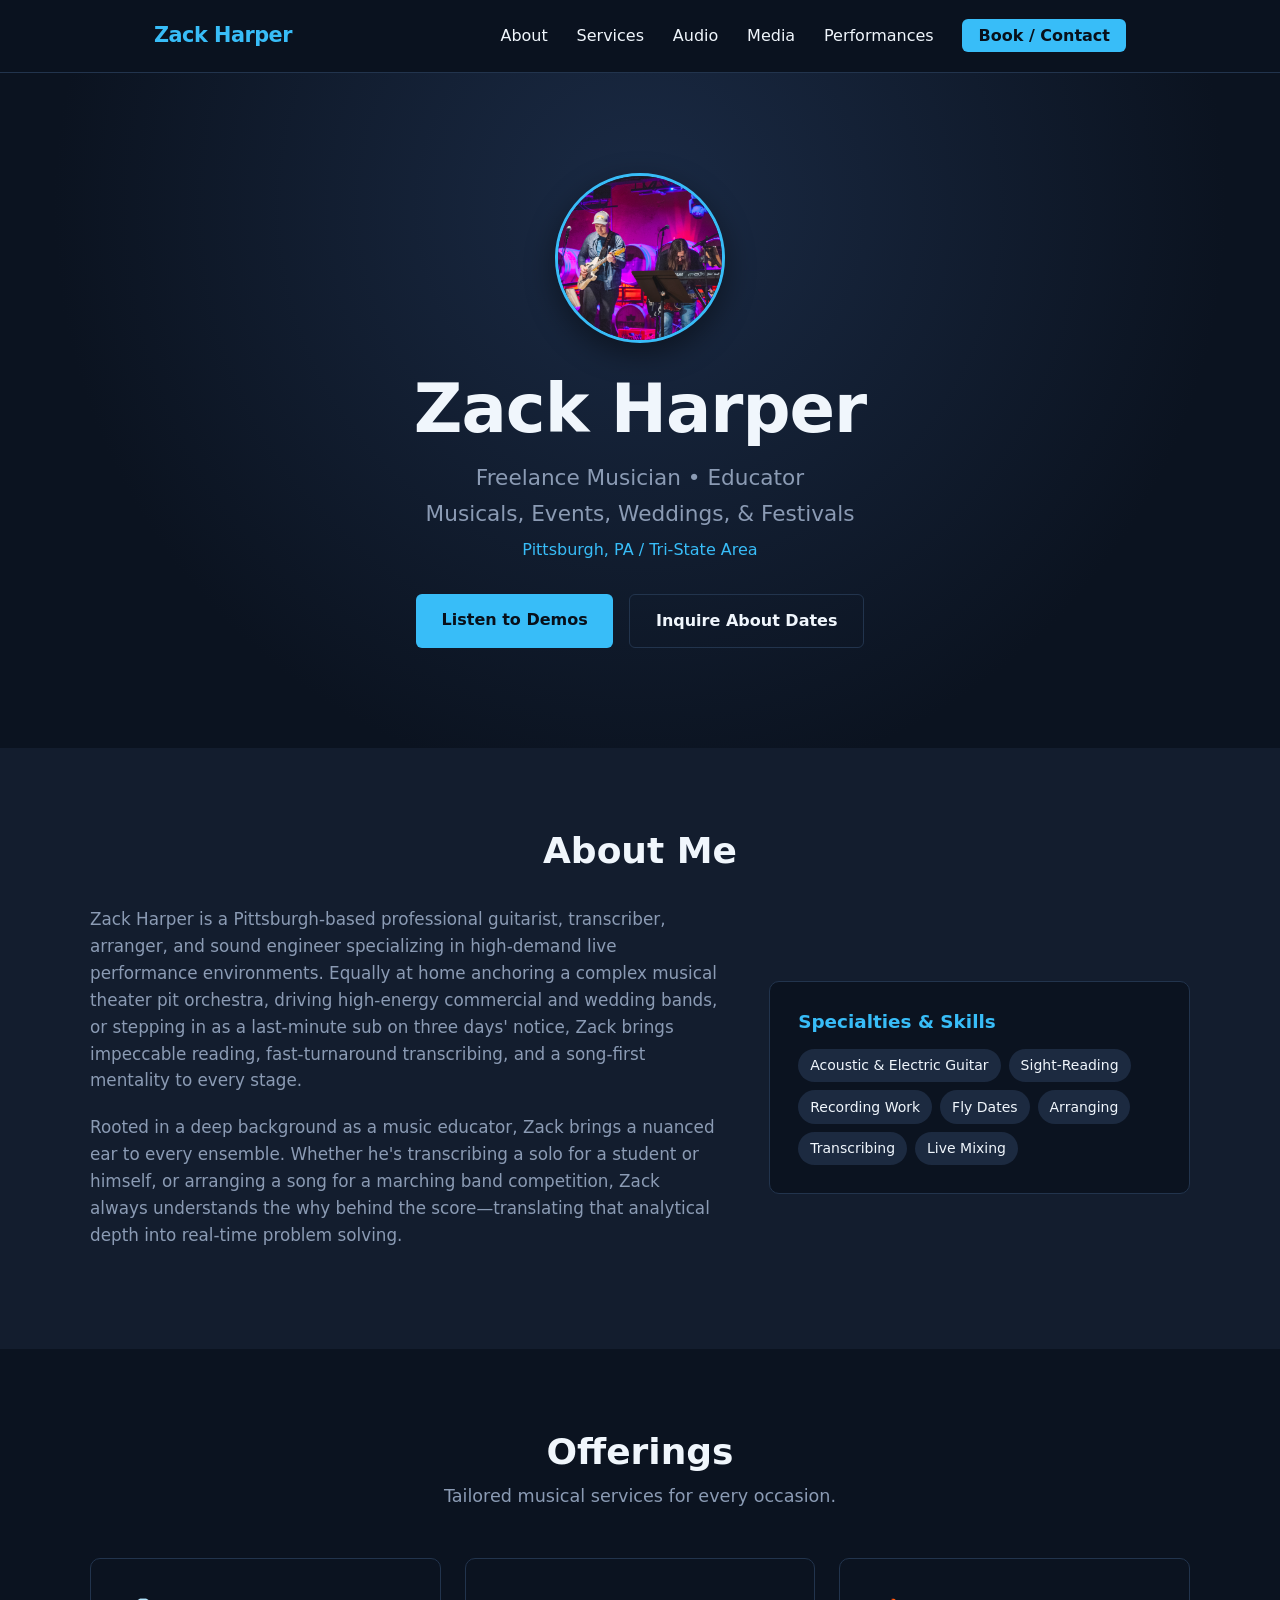
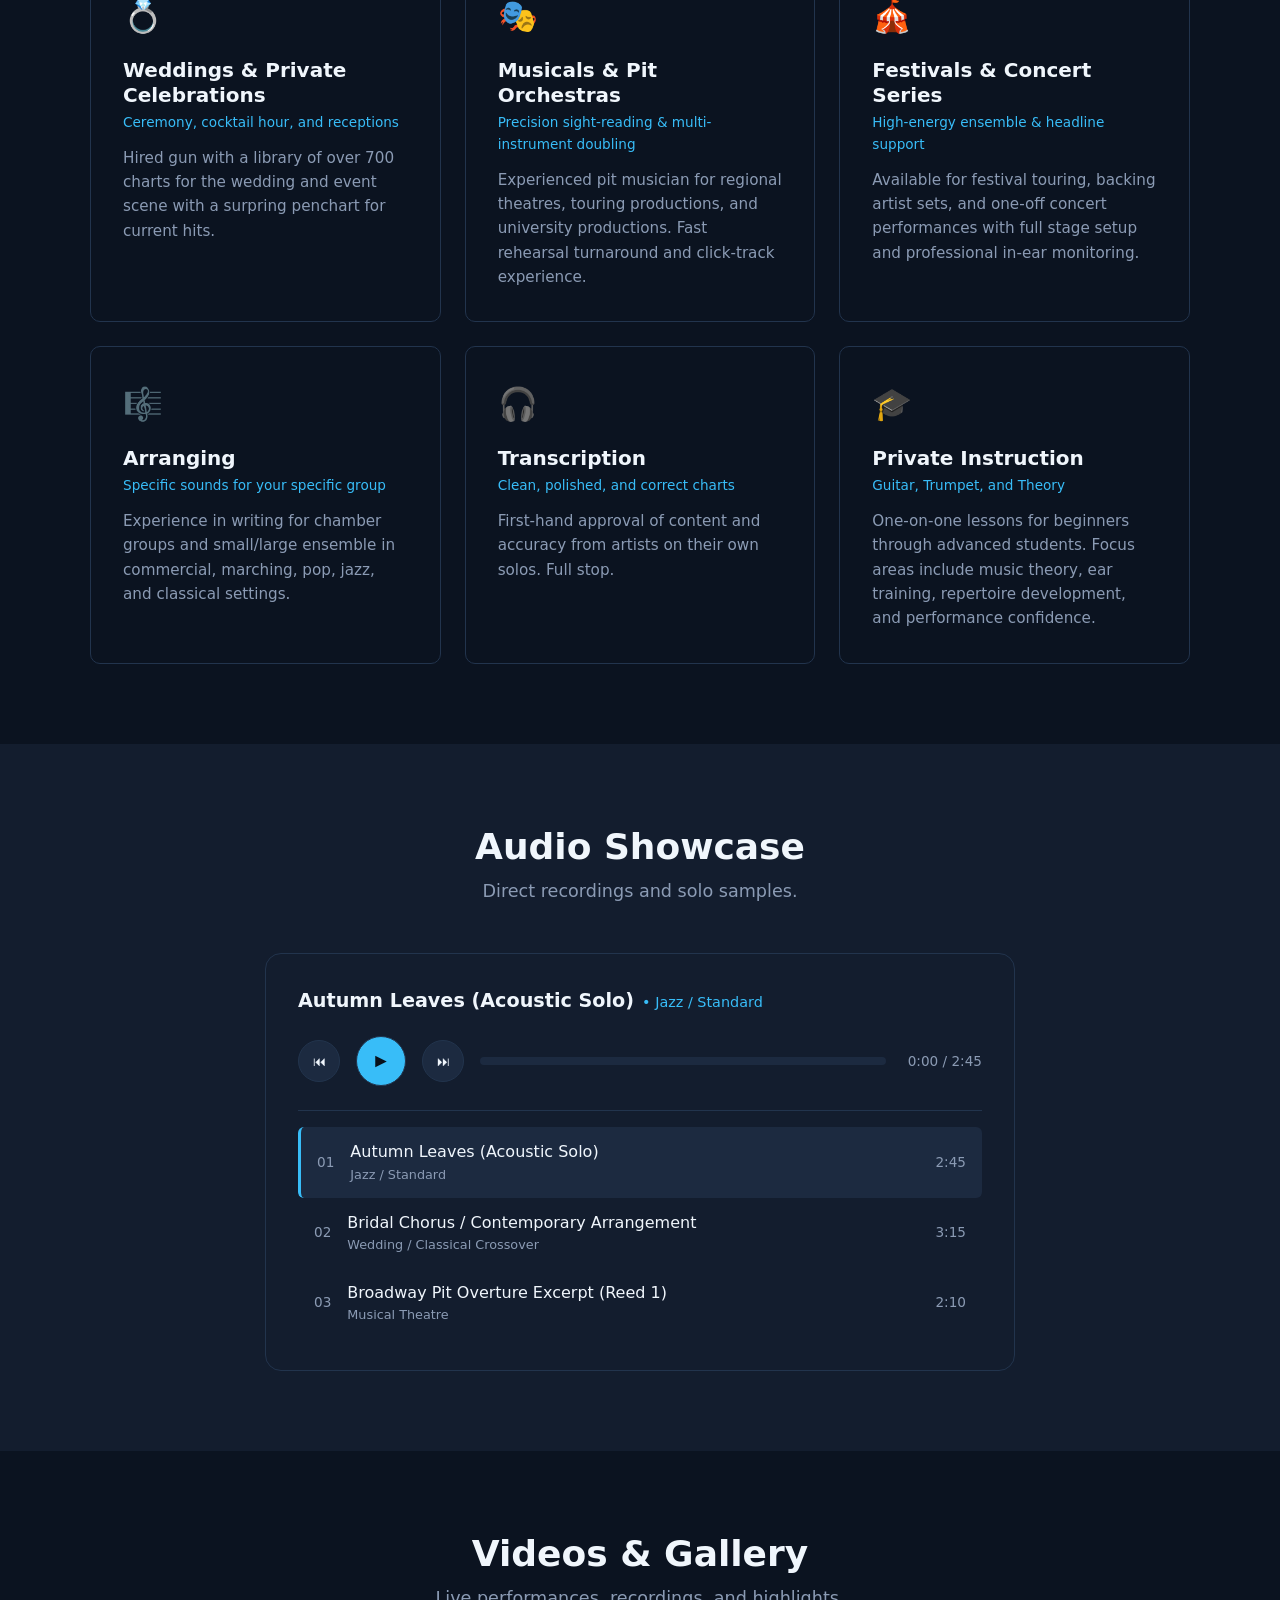
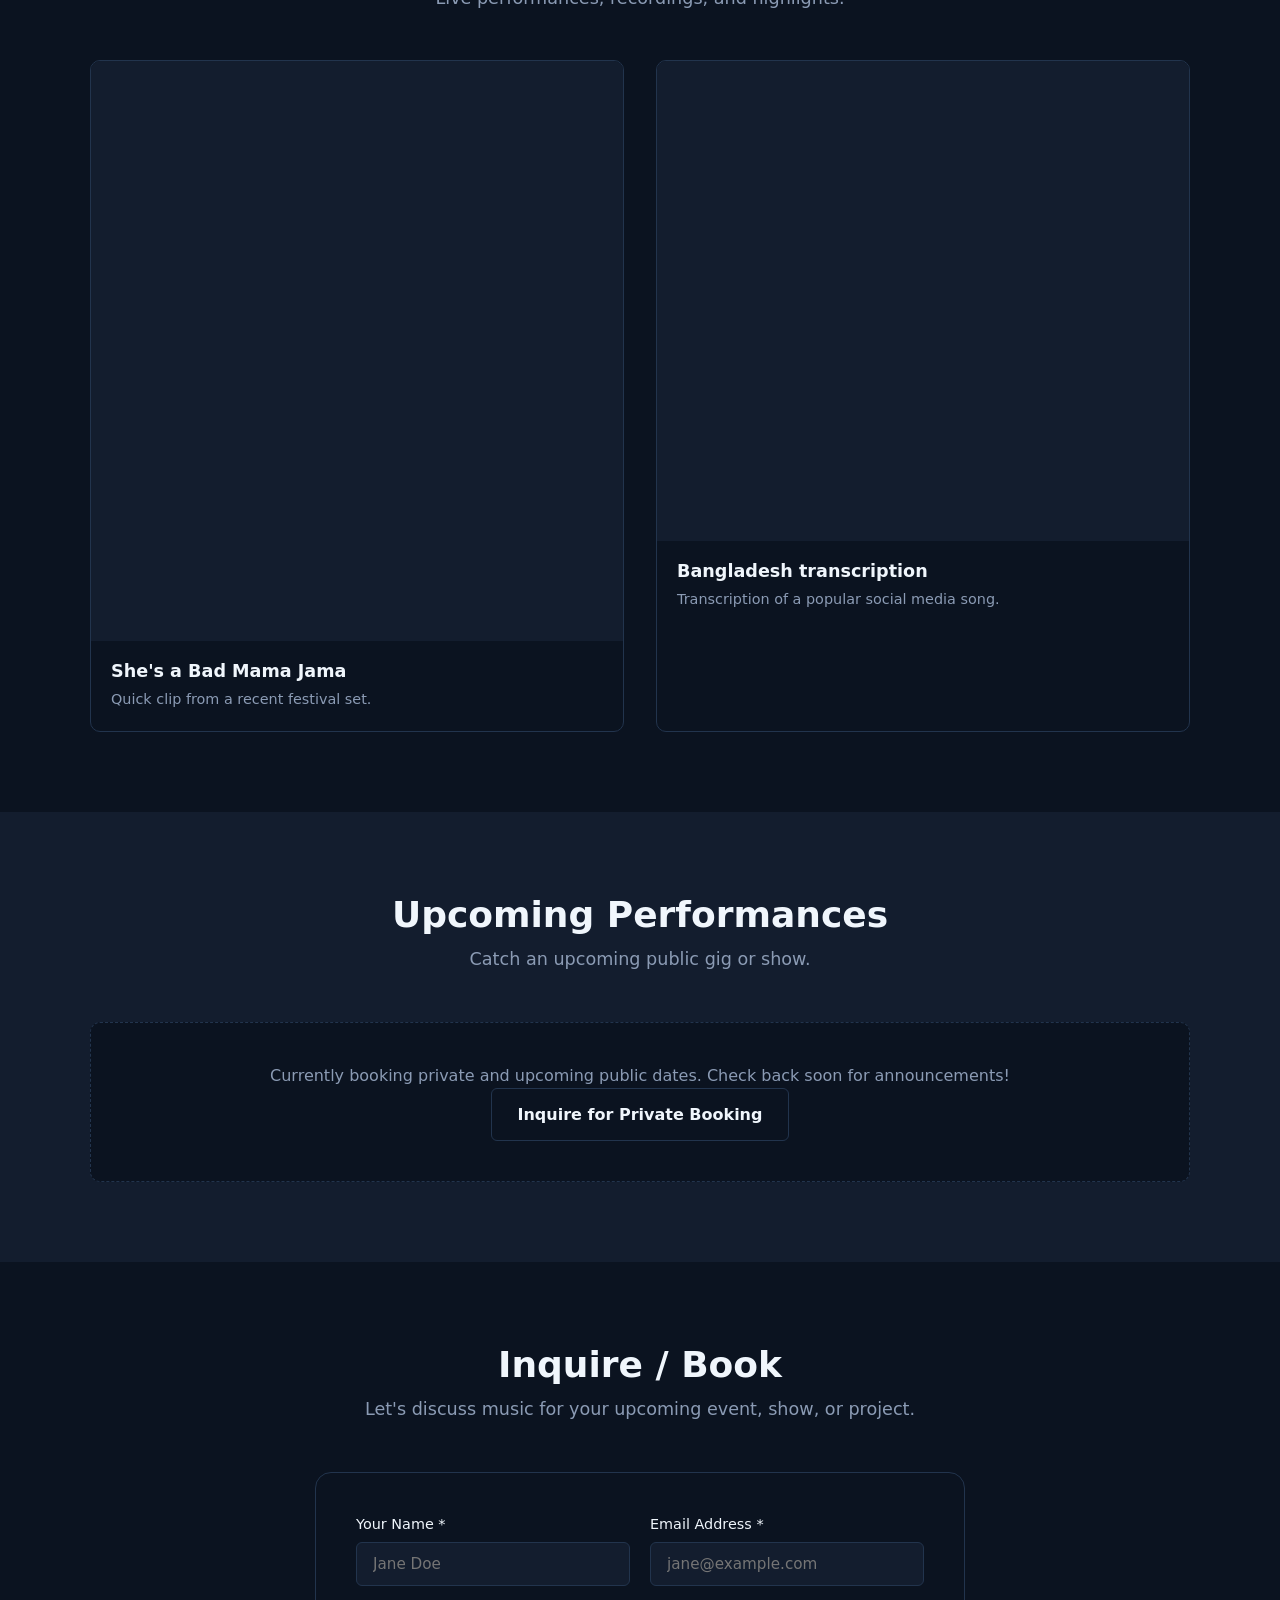
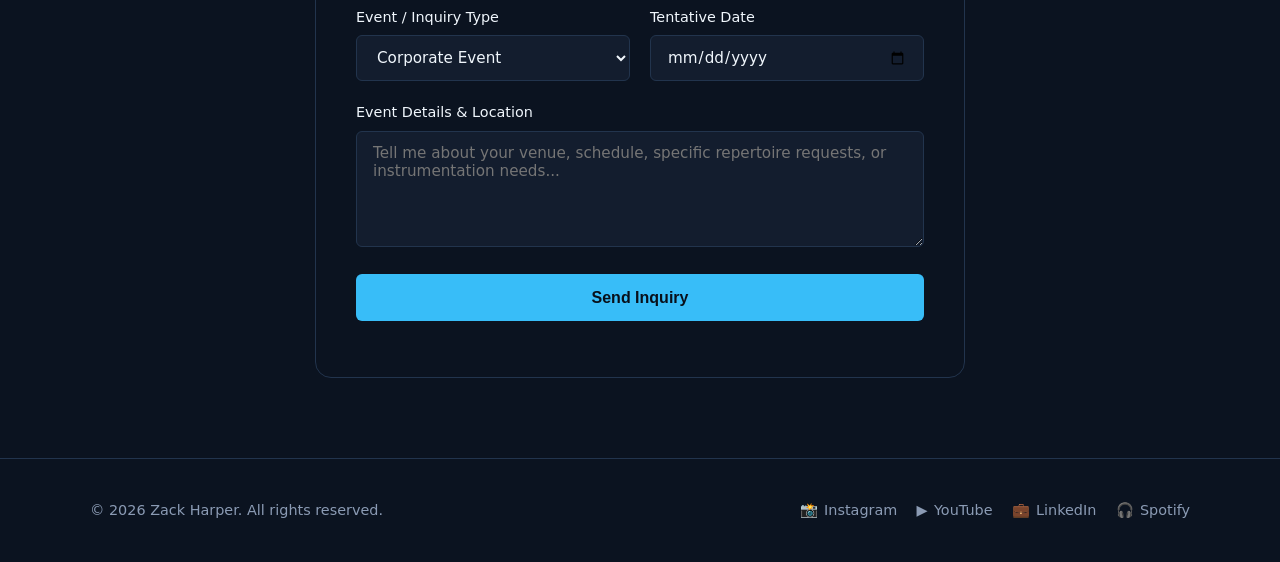
==== index.html @ e1e9e487 "First attempt. Ran out of trail credits for vibe coding; getting a default page up now for layout. W" ====
<!DOCTYPE html>
<html lang="en">
<head>
	<meta charset="UTF-8" />
	<meta name="viewport" content="width=device-width, initial-scale=1.0" />
	
	<!-- Immediate Theme Application to prevent flash of unstyled content -->
	<script type="module">
		import { musicianConfig } from "./js/config.js";
		document.documentElement.setAttribute("data-theme", musicianConfig.theme || "ocean-jazz");
	</script>

	<!-- Primary Meta Tags (dynamically populated by app.js from config) -->
	<title>Musician Portfolio</title>
	<meta name="description" content="Freelance musician portfolio - Corporate Events, Weddings, Musicals, and Festivals." />

	<!-- Stylesheets -->
	<link rel="stylesheet" href="css/variables.css" />
	<link rel="stylesheet" href="css/base.css" />
	<link rel="stylesheet" href="css/components.css" />
</head>
<body>
	<!-- =========================================================================
		 Site Header / Navigation
		 ========================================================================= -->
	<header class="site-header" id="site-header">
		<nav class="nav-container">
			<a href="#hero" class="nav-brand" id="nav-musician-name">Musician Name</a>
			<button type="button" class="nav-toggle" id="nav-toggle" aria-label="Toggle navigation menu" aria-expanded="false">
				<span class="hamburger-bar"></span>
				<span class="hamburger-bar"></span>
				<span class="hamburger-bar"></span>
			</button>
			<ul class="nav-links" id="nav-links">
				<li><a href="#about">About</a></li>
				<li><a href="#services">Services</a></li>
				<li><a href="#audio">Audio</a></li>
				<li><a href="#media">Media</a></li>
				<li><a href="#calendar">Performances</a></li>
				<li><a href="#contact" class="nav-cta">Book / Contact</a></li>
			</ul>
		</nav>
	</header>

	<main>
		<!-- =========================================================================
			 Hero Section
			 ========================================================================= -->
		<section class="section section-hero" id="hero">
			<div class="container hero-content">
				<!-- Headshot portrait wrapper -->
				<div class="hero-avatar-wrapper" id="hero-avatar-wrapper">
					<img
						src=""
						alt="Zack Harper Headshot"
						class="hero-avatar-img"
						id="hero-avatar-img"
						style="display: none;"
						loading="eager"
					/>
				</div>
				<h1 class="hero-name" id="hero-name">Musician Name</h1>
				<div class="hero-taglines" id="hero-tagline-container">
					<!-- Tagline lines populated cleanly via DOM elements -->
				</div>
				<p class="hero-location" id="hero-location">City, State / Region</p>
				<div class="hero-actions">
					<a href="#audio" class="btn btn-primary">Listen to Demos</a>
					<a href="#contact" class="btn btn-secondary">Inquire About Dates</a>
				</div>
			</div>
		</section>

		<!-- =========================================================================
			 About Section
			 ========================================================================= -->
		<section class="section section-about" id="about">
			<div class="container">
				<h2 class="section-title">About Me</h2>
				<br>
				<div class="about-grid">
					<div class="about-bio" id="about-bio-container">
						<!-- Paragraphs populated cleanly via textContent -->
					</div>
					<div class="about-highlights">
						<h3>Specialties &amp; Skills</h3>
						<div class="badge-list" id="about-highlights-list">
							<!-- Badges populated from config via template -->
						</div>
					</div>
				</div>
			</div>
		</section>

		<!-- =========================================================================
			 Services Section (Weddings, Corporate, Pit, Festivals)
			 ========================================================================= -->
		<section class="section section-services" id="services">
			<div class="container">
				<h2 class="section-title">Offerings</h2>
				<p class="section-subtitle">Tailored musical services for every occasion.</p>
				<div class="services-grid" id="services-grid">
					<!-- Cloned from template#tmpl-service-card -->
				</div>
			</div>
		</section>

		<!-- =========================================================================
			 Audio Showcase (Custom HTML5 Player)
			 ========================================================================= -->
		<section class="section section-audio" id="audio">
			<div class="container">
				<h2 class="section-title">Audio Showcase</h2>
				<p class="section-subtitle">Direct recordings and solo samples.</p>
				
				<div class="audio-player-wrapper" id="audio-player-wrapper">
					<!-- Player controls and current track display -->
					<div class="current-track-info">
						<span class="track-title" id="player-track-title">Select a track</span>
						<span class="track-genre" id="player-track-genre"></span>
					</div>

					<!-- HTML5 Audio element managed via audio-player.js -->
					<audio id="main-audio-element" preload="none"></audio>

					<!-- Custom audio controls -->
					<div class="player-controls">
						<button type="button" id="player-btn-prev" class="player-btn" aria-label="Previous track">&#9198;</button>
						<button type="button" id="player-btn-play" class="player-btn btn-play-main" aria-label="Play or pause">&#9658;</button>
						<button type="button" id="player-btn-next" class="player-btn" aria-label="Next track">&#9197;</button>
						
						<div class="progress-bar-container" id="player-progress-container">
							<div class="progress-bar-fill" id="player-progress-fill"></div>
						</div>
						
						<span class="time-display" id="player-time-display">0:00 / 0:00</span>
					</div>

					<!-- Track list playlist (items cloned from template#tmpl-playlist-item) -->
					<ul class="playlist" id="audio-playlist" role="list"></ul>
				</div>
			</div>
		</section>

		<!-- =========================================================================
			 Media Section (YouTube Video Embeds & Image Gallery)
			 ========================================================================= -->
		<section class="section section-media" id="media">
			<div class="container">
				<h2 class="section-title">Videos &amp; Gallery</h2>
				<p class="section-subtitle">Live performances, recordings, and highlights.</p>
				
				<!-- Video Grid (cloned from template#tmpl-video-card) -->
				<div class="media-video-grid" id="media-video-grid"></div>

				<!-- Optional Photo Grid -->
				<div class="media-photo-grid" id="media-photo-grid"></div>
			</div>
		</section>

		<!-- =========================================================================
			 Performances & Calendar Section
			 ========================================================================= -->
		<section class="section section-calendar" id="calendar">
			<div class="container">
				<h2 class="section-title">Upcoming Performances</h2>
				<p class="section-subtitle">Catch an upcoming public gig or show.</p>
				
				<!-- Empty state element (toggled via CSS or display, not constructed in JS) -->
				<div class="no-performances" id="no-performances-msg" style="display: none;">
					<p>Currently booking private and upcoming public dates. Check back soon for announcements!</p>
					<a href="#contact" class="btn btn-secondary">Inquire for Private Booking</a>
				</div>

				<!-- List of upcoming gigs (cloned from template#tmpl-performance-card) -->
				<div class="performances-list" id="performances-list"></div>
			</div>
		</section>

		<!-- =========================================================================
			 Contact & Booking Inquiry Section
			 ========================================================================= -->
		<section class="section section-contact" id="contact">
			<div class="container contact-container">
				<h2 class="section-title">Inquire / Book</h2>
				<p class="section-subtitle">Let's discuss music for your upcoming event, show, or project.</p>
				
				<form class="booking-form" id="booking-form" method="POST">
					<div class="form-row">
						<div class="form-group">
							<label for="client-name">Your Name *</label>
							<input type="text" id="client-name" name="name" required placeholder="Jane Doe" />
						</div>
						<div class="form-group">
							<label for="client-email">Email Address *</label>
							<input type="email" id="client-email" name="email" required placeholder="jane@example.com" />
						</div>
					</div>

					<div class="form-row">
						<div class="form-group">
							<label for="event-type">Event / Inquiry Type</label>
							<select id="event-type" name="event_type">
								<option value="corporate">Corporate Event</option>
								<option value="wedding">Wedding / Private Function</option>
								<option value="musical">Musical / Pit Orchestra</option>
								<option value="festival">Festival / Concert</option>
								<option value="other">Other Inquiry</option>
							</select>
						</div>
						<div class="form-group">
							<label for="event-date">Tentative Date</label>
							<input type="date" id="event-date" name="event_date" />
						</div>
					</div>

					<div class="form-group">
						<label for="event-details">Event Details &amp; Location</label>
						<textarea id="event-details" name="details" rows="5" placeholder="Tell me about your venue, schedule, specific repertoire requests, or instrumentation needs..."></textarea>
					</div>

					<button type="submit" class="btn btn-primary btn-submit">Send Inquiry</button>
					<p class="form-status" id="form-status" aria-live="polite"></p>
				</form>
			</div>
		</section>
	</main>

	<!-- =========================================================================
		 Site Footer
		 ========================================================================= -->
	<footer class="site-footer">
		<div class="container footer-content">
			<p id="footer-copyright">&copy; <span id="current-year"></span> Zack Harper. All rights reserved.</p>
			<div class="social-links" id="social-links">
				<!-- Social links dynamically populated from templates/social-link.html -->
			</div>
		</div>
	</footer>

	<!-- Scripts (Modular ES6 JavaScript) -->
	<script type="module" src="js/app.js"></script>
</body>
</html>
---- css/variables.css ----
/**
 * =============================================================================
 * Theme Design Tokens & Presets (variables.css)
 * =============================================================================
 * Curated color themes based on professional musical aesthetics.
 * The active theme is selected by `theme: "..."` in config.js.
 */

/* -----------------------------------------------------------------------------
   Common Layout & Spacing Tokens
   ----------------------------------------------------------------------------- */
:root {
	--container-max-width: 1100px;
	--radius-sm: 6px;
	--radius-md: 10px;
	--radius-lg: 16px;
	--transition-fast: 0.2s ease;
	--transition-normal: 0.3s ease;

	--font-heading: system-ui, -apple-system, BlinkMacSystemFont, "Segoe UI", Roboto, sans-serif;
	--font-body: system-ui, -apple-system, BlinkMacSystemFont, "Segoe UI", Roboto, sans-serif;

	--color-success: #10b981;
	--color-error: #ef4444;
}

/* =============================================================================
   BLUE & HEATHER PALETTES
   ============================================================================= */

/* THEME: "slate-denim" (Washed denim slate, cool midnight steel, cornflower accent) */
:root,
:root[data-theme="slate-denim"] {
	--color-bg-primary: #0f141c;
	--color-bg-secondary: #171f2b;
	--color-bg-tertiary: #243043;
	--color-bg-header: rgba(15, 20, 28, 0.92);
	--color-hero-glow: #1a2536;

	--color-text-main: #edf2f7;
	--color-text-muted: #8ea1b8;
	--color-text-inverse: #0b1117;

	--color-accent: #60a5fa;
	--color-accent-hover: #3b82f6;
	--color-border: #28374d;
}

/* THEME: "heather-indigo" (Scottish heather thistle, twilight violet accent) */
:root[data-theme="heather-indigo"] {
	--color-bg-primary: #12131c;
	--color-bg-secondary: #1a1b29;
	--color-bg-tertiary: #27283c;
	--color-bg-header: rgba(18, 19, 28, 0.92);
	--color-hero-glow: #242238;

	--color-text-main: #f4f3f8;
	--color-text-muted: #9d9db5;
	--color-text-inverse: #100f1a;

	--color-accent: #a78bfa;
	--color-accent-hover: #8b5cf6;
	--color-border: #2e3048;
}

/* THEME: "fog-and-fjord" (Deep Nordic fjord navy, seafoam / arctic teal accent) */
:root[data-theme="fog-and-fjord"] {
	--color-bg-primary: #0d151a;
	--color-bg-secondary: #142028;
	--color-bg-tertiary: #1e303c;
	--color-bg-header: rgba(13, 21, 26, 0.92);
	--color-hero-glow: #1a2c38;

	--color-text-main: #f0f7f9;
	--color-text-muted: #8fa7b3;
	--color-text-inverse: #081116;

	--color-accent: #2dd4bf;
	--color-accent-hover: #14b8a6;
	--color-border: #233b49;
}

/* THEME: "twilight-mauve" (Dusty heather mauve-charcoal, periwinkle accent) */
:root[data-theme="twilight-mauve"] {
	--color-bg-primary: #151318;
	--color-bg-secondary: #1f1b24;
	--color-bg-tertiary: #2d2834;
	--color-bg-header: rgba(21, 19, 24, 0.92);
	--color-hero-glow: #2b2233;

	--color-text-main: #f7f5f8;
	--color-text-muted: #a69bb0;
	--color-text-inverse: #131018;

	--color-accent: #818cf8;
	--color-accent-hover: #6366f1;
	--color-border: #383042;
}

/* THEME: "heather-mist-light" (Airy light heather mist, pure white card, royal indigo) */
:root[data-theme="heather-mist-light"] {
	--color-bg-primary: #f8fafc;
	--color-bg-secondary: #ffffff;
	--color-bg-tertiary: #e2e8f0;
	--color-bg-header: rgba(248, 250, 252, 0.92);
	--color-hero-glow: #e2e8f0;

	--color-text-main: #1e293b;
	--color-text-muted: #64748b;
	--color-text-inverse: #ffffff;

	--color-accent: #4f46e5;
	--color-accent-hover: #4338ca;
	--color-border: #cbd5e1;
}

/* =============================================================================
   ORIGINAL PALETTES
   ============================================================================= */

/* THEME: "ocean-jazz" (Midnight navy, electric cyan accent) */
:root[data-theme="ocean-jazz"] {
	--color-bg-primary: #0b1320;
	--color-bg-secondary: #131d2e;
	--color-bg-tertiary: #1c2a40;
	--color-bg-header: rgba(11, 19, 32, 0.92);
	--color-hero-glow: #1a2a44;

	--color-text-main: #f0f6fc;
	--color-text-muted: #8b9bb4;
	--color-text-inverse: #08101a;

	--color-accent: #38bdf8;
	--color-accent-hover: #0ea5e9;
	--color-border: #22344d;
}

/* THEME: "midnight-amber" (Deep charcoal slate, warm amber accent) */
:root[data-theme="midnight-amber"] {
	--color-bg-primary: #121417;
	--color-bg-secondary: #1a1e24;
	--color-bg-tertiary: #252b34;
	--color-bg-header: rgba(18, 20, 23, 0.92);
	--color-hero-glow: #252b34;

	--color-text-main: #f3f4f6;
	--color-text-muted: #9ca3af;
	--color-text-inverse: #111827;

	--color-accent: #f59e0b;
	--color-accent-hover: #d97706;
	--color-border: #2d3748;
}

/* THEME: "velvet-brass" (Deep velvet plum, polished brass gold accent) */
:root[data-theme="velvet-brass"] {
	--color-bg-primary: #150f14;
	--color-bg-secondary: #201720;
	--color-bg-tertiary: #2e222e;
	--color-bg-header: rgba(21, 15, 20, 0.92);
	--color-hero-glow: #2c1a29;

	--color-text-main: #fbf7ee;
	--color-text-muted: #b5a4b1;
	--color-text-inverse: #1a1215;

	--color-accent: #e5b364;
	--color-accent-hover: #cc9746;
	--color-border: #3b2a3a;
}

/* THEME: "emerald-lounge" (Dark forest slate, fresh mint gold accent) */
:root[data-theme="emerald-lounge"] {
	--color-bg-primary: #0f1714;
	--color-bg-secondary: #17241f;
	--color-bg-tertiary: #23342d;
	--color-bg-header: rgba(15, 23, 20, 0.92);
	--color-hero-glow: #1a3025;

	--color-text-main: #f4f7f5;
	--color-text-muted: #95a89e;
	--color-text-inverse: #0b1411;

	--color-accent: #34d399;
	--color-accent-hover: #10b981;
	--color-border: #273e34;
}

/* THEME: "clean-light" (Studio white, royal sapphire blue accent) */
:root[data-theme="clean-light"] {
	--color-bg-primary: #ffffff;
	--color-bg-secondary: #f8fafc;
	--color-bg-tertiary: #e2e8f0;
	--color-bg-header: rgba(255, 255, 255, 0.92);
	--color-hero-glow: #e2e8f0;

	--color-text-main: #0f172a;
	--color-text-muted: #64748b;
	--color-text-inverse: #ffffff;

	--color-accent: #2563eb;
	--color-accent-hover: #1d4ed8;
	--color-border: #e2e8f0;
}
---- css/base.css ----
﻿/**
* =============================================================================
* Base CSS: Reset, Typography, Layout Containers
* =============================================================================
*/

/* Modern CSS Reset */
*, *::before, *::after {
	box-sizing: border-box;
	margin: 0;
	padding: 0;
}

html {
	scroll-behavior: smooth;
	font-size: 16px;
}

body {
	background-color: var(--color-bg-primary);
	color: var(--color-text-main);
	font-family: var(--font-body);
	line-height: 1.6;
	-webkit-font-smoothing: antialiased;
}

/* Layout Containers */
.container {
	width: 90%;
	max-width: var(--container-max-width);
	margin: 0 auto;
}

/* Sections */
.section {
	padding: 5rem 0;
}

.section:nth-of-type(even) {
	background-color: var(--color-bg-secondary);
}

.section-title {
	font-size: 2.25rem;
	font-weight: 700;
	text-align: center;
	margin-bottom: 0.5rem;
	color: var(--color-text-main);
}

.section-subtitle {
	text-align: center;
	color: var(--color-text-muted);
	font-size: 1.1rem;
	margin-bottom: 3rem;
}

/* Typography Helpers */
h1, h2, h3, h4 {
	font-family: var(--font-heading);
	line-height: 1.25;
}

a {
	color: inherit;
	text-decoration: none;
	transition: color var(--transition-fast);
}

ul {
	list-style: none;
}

/* Responsive Media */
img, iframe {
	max-width: 100%;
	display: block;
}
---- css/components.css ----
/**
* =============================================================================
* Components CSS: Header, Buttons, Cards, Audio Player, Calendar, Form
* =============================================================================
*/

/* -----------------------------------------------------------------------------
	Navigation Header
	----------------------------------------------------------------------------- */
.site-header {
	position: sticky;
	top: 0;
	z-index: 100;
	background-color: var(--color-bg-header, rgba(18, 20, 23, 0.92));
	backdrop-filter: blur(8px);
	border-bottom: 1px solid var(--color-border);
}

.nav-container {
	display: flex;
	justify-content: space-between;
	align-items: center;
	padding: 1.2rem 5%;
	max-width: var(--container-max-width);
	margin: 0 auto;
}

.nav-brand {
	font-size: 1.3rem;
	font-weight: 700;
	letter-spacing: -0.5px;
	color: var(--color-accent);
}

/* Mobile Hamburger Button (Hidden on Desktop) */
.nav-toggle {
	display: none;
	background: transparent;
	border: none;
	cursor: pointer;
	padding: 0.5rem;
	flex-direction: column;
	gap: 5px;
	z-index: 110;
}

.hamburger-bar {
	display: block;
	width: 24px;
	height: 2px;
	background-color: var(--color-text-main);
	border-radius: 2px;
	transition: transform var(--transition-fast), opacity var(--transition-fast);
}

.nav-links {
	display: flex;
	gap: 1.8rem;
	align-items: center;
}

.nav-links a:hover {
	color: var(--color-accent);
}

.nav-cta {
	background-color: var(--color-accent);
	color: var(--color-text-inverse) !important;
	padding: 0.45rem 1rem;
	border-radius: var(--radius-sm);
	font-weight: 600;
	transition: opacity var(--transition-fast) !important;
}

.nav-cta:hover {
	opacity: 0.9;
}

/* -----------------------------------------------------------------------------
	Buttons
	----------------------------------------------------------------------------- */
.btn {
	display: inline-block;
	padding: 0.8rem 1.6rem;
	border-radius: var(--radius-sm);
	font-weight: 600;
	cursor: pointer;
	border: none;
	transition: all var(--transition-fast);
	text-align: center;
}

.btn-primary {
	background-color: var(--color-accent);
	color: var(--color-text-inverse);
}

.btn-primary:hover {
	background-color: var(--color-accent-hover);
}

.btn-secondary {
	background-color: transparent;
	color: var(--color-text-main);
	border: 1px solid var(--color-border);
}

.btn-secondary:hover {
	background-color: var(--color-bg-tertiary);
	border-color: var(--color-text-muted);
}

.btn-sm {
	padding: 0.4rem 0.8rem;
	font-size: 0.875rem;
}

/* -----------------------------------------------------------------------------
	Hero Section
	----------------------------------------------------------------------------- */
.section-hero {
	min-height: 75vh;
	display: flex;
	align-items: center;
	justify-content: center;
	text-align: center;
	background: radial-gradient(circle at 50% 20%, var(--color-hero-glow, #222933) 0%, var(--color-bg-primary) 70%);
}

/* Headshot Avatar in Hero */
.hero-avatar-wrapper {
	display: flex;
	justify-content: center;
	align-items: center;
	margin-bottom: 1.5rem;
}

.hero-avatar-img {
	width: 170px;
	height: 170px;
	border-radius: 50%;
	object-fit: cover;
	object-position: center 20%;
	border: 3px solid var(--color-accent);
	box-shadow: 0 10px 30px rgba(0, 0, 0, 0.45);
	transition: transform var(--transition-normal), border-color var(--transition-normal);
}

.hero-avatar-img:hover {
	transform: scale(1.04);
}

.hero-name {
	font-size: clamp(2.5rem, 6vw, 4.2rem);
	font-weight: 800;
	letter-spacing: -1px;
	margin-bottom: 0.75rem;
}

.hero-taglines {
	margin-bottom: 0.5rem;
}

.hero-tagline {
	font-size: clamp(1.1rem, 2.5vw, 1.35rem);
	color: var(--color-text-muted);
	max-width: 650px;
	margin: 0 auto 0.35rem auto;
	line-height: 1.4;
}

.hero-location {
	color: var(--color-accent);
	font-weight: 500;
	margin-bottom: 2rem;
}

.hero-actions {
	display: flex;
	gap: 1rem;
	justify-content: center;
	flex-wrap: wrap;
}

/* -----------------------------------------------------------------------------
	About Section
	----------------------------------------------------------------------------- */
.about-grid {
	display: grid;
	grid-template-columns: 3fr 2fr;
	gap: 3rem;
	align-items: center;
}

.about-bio p {
	margin-bottom: 1.25rem;
	color: var(--color-text-muted);
	font-size: 1.05rem;
}

.about-highlights {
	background-color: var(--color-bg-primary);
	padding: 1.75rem;
	border-radius: var(--radius-md);
	border: 1px solid var(--color-border);
}

.about-highlights h3 {
	font-size: 1.15rem;
	margin-bottom: 1rem;
	color: var(--color-accent);
}

.badge-list {
	display: flex;
	flex-wrap: wrap;
	gap: 0.5rem;
}

.badge {
	background-color: var(--color-bg-tertiary);
	color: var(--color-text-main);
	padding: 0.35rem 0.75rem;
	border-radius: 999px;
	font-size: 0.875rem;
}

/* -----------------------------------------------------------------------------
	Services Grid & Dynamic Layouts
	----------------------------------------------------------------------------- */
.services-grid {
	display: grid;
	gap: 1.5rem;
	/* Responsive baseline fallback */
	grid-template-columns: repeat(auto-fit, minmax(280px, 1fr));
}

/* 1 Card: Centered spotlight card */
.services-grid[data-count="1"] {
	grid-template-columns: minmax(auto, 600px);
	justify-content: center;
}

/* 2 Cards: Balanced two-column split */
.services-grid[data-count="2"] {
	grid-template-columns: repeat(2, minmax(0, 1fr));
}

/* 3 Cards: Classic balanced three-column row */
.services-grid[data-count="3"] {
	grid-template-columns: repeat(3, minmax(0, 1fr));
}

/* 4 Cards: Clean 2x2 grid */
.services-grid[data-count="4"] {
	grid-template-columns: repeat(2, minmax(0, 1fr));
}

/* 5 Cards: 3 cards on top row, 2 centered on bottom row (Desktop) */
@media (min-width: 900px) {
	.services-grid[data-count="5"] {
		grid-template-columns: repeat(6, 1fr);
	}
	/* Top row: 3 cards taking 2 columns each (3 x 2 = 6) */
	.services-grid[data-count="5"] > .service-card:nth-child(1),
	.services-grid[data-count="5"] > .service-card:nth-child(2),
	.services-grid[data-count="5"] > .service-card:nth-child(3) {
		grid-column: span 2;
	}
	/* Bottom row: 2 cards centered (card 4 starts at column 2 and spans 2; card 5 spans 2) */
	.services-grid[data-count="5"] > .service-card:nth-child(4) {
		grid-column: 2 / span 2;
	}
	.services-grid[data-count="5"] > .service-card:nth-child(5) {
		grid-column: 4 / span 2;
	}
}

/* 6 Cards: Balanced 3x2 grid */
@media (min-width: 900px) {
	.services-grid[data-count="6"] {
		grid-template-columns: repeat(3, minmax(0, 1fr));
	}
}

.service-card {
	background-color: var(--color-bg-primary);
	padding: 2rem;
	border-radius: var(--radius-md);
	border: 1px solid var(--color-border);
	transition: transform var(--transition-fast), border-color var(--transition-fast);
}

.service-card:hover {
	transform: translateY(-4px);
	border-color: var(--color-accent);
}

.service-icon {
	font-size: 2rem;
	margin-bottom: 1rem;
}

.service-title {
	font-size: 1.25rem;
	margin-bottom: 0.25rem;
}

.service-subtitle {
	color: var(--color-accent);
	font-size: 0.85rem;
	font-weight: 500;
	margin-bottom: 0.75rem;
}

.service-desc {
	color: var(--color-text-muted);
	font-size: 0.95rem;
}

/* -----------------------------------------------------------------------------
	Custom Audio Player
	----------------------------------------------------------------------------- */
.audio-player-wrapper {
	background-color: var(--color-bg-secondary);
	border: 1px solid var(--color-border);
	border-radius: var(--radius-lg);
	padding: 2rem;
	max-width: 750px;
	margin: 0 auto;
}

.current-track-info {
	display: flex;
	align-items: baseline;
	gap: 0.5rem;
	margin-bottom: 1.25rem;
}

.track-title {
	font-size: 1.2rem;
	font-weight: 600;
}

.track-genre {
	color: var(--color-accent);
	font-size: 0.9rem;
}

.player-controls {
	display: flex;
	align-items: center;
	gap: 1rem;
	margin-bottom: 1.5rem;
}

.player-btn {
	background: var(--color-bg-tertiary);
	border: 1px solid var(--color-border);
	color: var(--color-text-main);
	width: 42px;
	height: 42px;
	border-radius: 50%;
	cursor: pointer;
	display: flex;
	align-items: center;
	justify-content: center;
	transition: background var(--transition-fast);
}

.player-btn:hover {
	background: var(--color-accent);
	color: var(--color-text-inverse);
}

.btn-play-main {
	width: 50px;
	height: 50px;
	font-size: 1.2rem;
	background: var(--color-accent);
	color: var(--color-text-inverse);
}

.progress-bar-container {
	flex-grow: 1;
	height: 8px;
	background-color: var(--color-bg-tertiary);
	border-radius: 999px;
	cursor: pointer;
	position: relative;
	overflow: hidden;
}

.progress-bar-fill {
	width: 0%;
	height: 100%;
	background-color: var(--color-accent);
	border-radius: 999px;
	transition: width 0.1s linear;
}

.time-display {
	font-size: 0.85rem;
	color: var(--color-text-muted);
	min-width: 80px;
	text-align: right;
}

.playlist {
	border-top: 1px solid var(--color-border);
	padding-top: 1rem;
}

.playlist-item {
	display: flex;
	justify-content: space-between;
	align-items: center;
	padding: 0.75rem 1rem;
	border-radius: var(--radius-sm);
	cursor: pointer;
	transition: background var(--transition-fast);
}

.playlist-item:hover {
	background-color: var(--color-bg-tertiary);
}

.playlist-item.active {
	background-color: var(--color-bg-tertiary);
	border-left: 3px solid var(--color-accent);
}

.playlist-item-meta {
	display: flex;
	gap: 1rem;
	align-items: center;
}

.playlist-item-num {
	color: var(--color-text-muted);
	font-size: 0.85rem;
}

.playlist-item-title {
	font-weight: 500;
}

.playlist-item-genre {
	color: var(--color-text-muted);
	font-size: 0.8rem;
}

.playlist-item-duration {
	color: var(--color-text-muted);
	font-size: 0.85rem;
}

/* -----------------------------------------------------------------------------
	Media (Video Grid)
	----------------------------------------------------------------------------- */
.media-video-grid {
	display: grid;
	grid-template-columns: repeat(auto-fit, minmax(320px, 1fr));
	gap: 2rem;
}

.video-card {
	background-color: var(--color-bg-primary);
	border: 1px solid var(--color-border);
	border-radius: var(--radius-md);
	overflow: hidden;
}

.video-responsive-wrapper {
	position: relative;
	padding-bottom: 56.25%; /* 16:9 Aspect Ratio */
	height: 0;
	overflow: hidden;
}

.video-responsive-wrapper iframe {
	position: absolute;
	top: 0;
	left: 0;
	width: 100%;
	height: 100%;
}

.video-caption {
	padding: 1.25rem;
}

.video-title {
	font-size: 1.1rem;
	margin-bottom: 0.35rem;
}

.video-description {
	font-size: 0.9rem;
	color: var(--color-text-muted);
}

/* -----------------------------------------------------------------------------
	Instagram Embed Cards (Reels & Posts)
	----------------------------------------------------------------------------- */
.instagram-card {
	background-color: var(--color-bg-primary);
	border: 1px solid var(--color-border);
	border-radius: var(--radius-md);
	overflow: hidden;
	display: flex;
	flex-direction: column;
}

.instagram-embed-wrapper {
	width: 100%;
	display: flex;
	justify-content: center;
	background-color: var(--color-bg-secondary);
}

.instagram-iframe {
	width: 100%;
	max-width: 540px;
	border: none;
	overflow: hidden;
}

/* Reel vertical height */
.instagram-reel-wrapper .instagram-iframe {
	min-height: 580px;
}

/* Post / Photo height */
.instagram-post-wrapper .instagram-iframe {
	min-height: 480px;
}

.instagram-caption {
	padding: 1.25rem;
}

.instagram-title {
	font-size: 1.1rem;
	margin-bottom: 0.35rem;
}

.instagram-description {
	font-size: 0.9rem;
	color: var(--color-text-muted);
}

/* -----------------------------------------------------------------------------
	Performances & Calendar List
	----------------------------------------------------------------------------- */
.performances-list {
	display: flex;
	flex-direction: column;
	gap: 1rem;
	max-width: 800px;
	margin: 0 auto;
}

.performance-card {
	display: flex;
	align-items: center;
	gap: 1.5rem;
	background-color: var(--color-bg-primary);
	border: 1px solid var(--color-border);
	border-radius: var(--radius-md);
	padding: 1.25rem 1.5rem;
}

.performance-date-badge {
	display: flex;
	flex-direction: column;
	align-items: center;
	justify-content: center;
	background-color: var(--color-bg-tertiary);
	border-radius: var(--radius-sm);
	min-width: 65px;
	padding: 0.5rem;
	text-align: center;
}

.date-month {
	font-size: 0.75rem;
	font-weight: 700;
	color: var(--color-accent);
}

.date-day {
	font-size: 1.5rem;
	font-weight: 800;
	line-height: 1;
}

.date-weekday {
	font-size: 0.7rem;
	color: var(--color-text-muted);
}

.performance-details {
	flex-grow: 1;
}

.performance-title {
	font-size: 1.15rem;
	margin-bottom: 0.2rem;
}

.performance-venue {
	color: var(--color-text-muted);
	font-size: 0.9rem;
}

.performance-time {
	color: var(--color-accent);
	font-size: 0.85rem;
}

.badge-free {
	font-size: 0.8rem;
	color: var(--color-success);
	border: 1px solid var(--color-success);
	padding: 0.25rem 0.6rem;
	border-radius: 999px;
}

.no-performances {
	text-align: center;
	padding: 2.5rem;
	background-color: var(--color-bg-primary);
	border-radius: var(--radius-md);
	border: 1px dashed var(--color-border);
	color: var(--color-text-muted);
}

/* -----------------------------------------------------------------------------
	Contact Form
	----------------------------------------------------------------------------- */
.contact-container {
	max-width: 650px;
}

.booking-form {
	background-color: var(--color-bg-primary);
	border: 1px solid var(--color-border);
	border-radius: var(--radius-lg);
	padding: 2.5rem;
}

.form-row {
	display: grid;
	grid-template-columns: 1fr 1fr;
	gap: 1.25rem;
}

.form-group {
	margin-bottom: 1.25rem;
}

.form-group label {
	display: block;
	font-size: 0.9rem;
	font-weight: 500;
	margin-bottom: 0.4rem;
	color: var(--color-text-main);
}

.form-group input,
.form-group select,
.form-group textarea {
	width: 100%;
	padding: 0.75rem 1rem;
	background-color: var(--color-bg-secondary);
	border: 1px solid var(--color-border);
	border-radius: var(--radius-sm);
	color: var(--color-text-main);
	font-family: inherit;
	font-size: 0.95rem;
	transition: border-color var(--transition-fast);
}

.form-group input:focus,
.form-group select:focus,
.form-group textarea:focus {
	outline: none;
	border-color: var(--color-accent);
}

.btn-submit {
	width: 100%;
	padding: 0.9rem;
	font-size: 1rem;
}

.form-status {
	margin-top: 1rem;
	font-size: 0.9rem;
	text-align: center;
}

.form-status.success { color: var(--color-success); }
.form-status.error { color: var(--color-error); }
.form-status.sending { color: var(--color-accent); }

/* -----------------------------------------------------------------------------
	Footer
	----------------------------------------------------------------------------- */
.site-footer {
	border-top: 1px solid var(--color-border);
	padding: 2.5rem 0;
	background-color: var(--color-bg-primary);
}

.footer-content {
	display: flex;
	justify-content: space-between;
	align-items: center;
	flex-wrap: wrap;
	gap: 1.5rem;
	color: var(--color-text-muted);
	font-size: 0.9rem;
}

.social-links {
	display: flex;
	gap: 1.2rem;
}

.social-link {
	display: flex;
	align-items: center;
	gap: 0.4rem;
}

.social-link:hover {
	color: var(--color-accent);
}

/* -----------------------------------------------------------------------------
	Responsive Breakpoints (Mobile & Tablet Optimization)
	----------------------------------------------------------------------------- */
@media (max-width: 768px) {
	/* Mobile Navigation Drawer */
	.nav-toggle {
		display: flex;
	}

	.nav-links {
		display: none;
		position: absolute;
		top: 100%;
		left: 0;
		right: 0;
		flex-direction: column;
		background-color: var(--color-bg-secondary);
		border-bottom: 1px solid var(--color-border);
		padding: 1.5rem 5%;
		gap: 1.25rem;
		box-shadow: 0 10px 25px rgba(0, 0, 0, 0.4);
	}

	.nav-links.nav-open {
		display: flex;
	}

	.nav-links a {
		font-size: 1.1rem;
		padding: 0.5rem 0;
		width: 100%;
	}

	.nav-cta {
		text-align: center;
		padding: 0.75rem 1rem !important;
		margin-top: 0.5rem;
	}

	/* Hero Section */
	.section-hero {
		min-height: 60vh;
		padding: 4rem 0 3rem 0;
	}

	.hero-name {
		font-size: 2.2rem;
	}

	.hero-tagline {
		font-size: 1.1rem;
	}

	.hero-actions {
		flex-direction: column;
		width: 100%;
	}

	.hero-actions .btn {
		width: 100%;
	}

	/* About Section */
	.about-grid {
		grid-template-columns: 1fr;
		gap: 2rem;
	}

	/* Services Grid: single column on mobile */
	.services-grid,
	.services-grid[data-count="1"],
	.services-grid[data-count="2"],
	.services-grid[data-count="3"],
	.services-grid[data-count="4"],
	.services-grid[data-count="5"],
	.services-grid[data-count="6"] {
		grid-template-columns: 1fr !important;
	}

	.services-grid[data-count="5"] > .service-card {
		grid-column: auto !important;
	}

	/* Audio Player */
	.audio-player-wrapper {
		padding: 1.25rem 1rem;
	}

	.player-controls {
		gap: 0.6rem;
	}

	.time-display {
		min-width: 65px;
		font-size: 0.75rem;
	}

	.playlist-item {
		padding: 0.75rem 0.5rem;
	}

	.playlist-item-meta {
		gap: 0.6rem;
	}

	/* Media / Videos */
	.media-video-grid {
		grid-template-columns: 1fr;
		gap: 1.5rem;
	}

	/* Performance Cards */
	.performance-card {
		flex-direction: column;
		align-items: flex-start;
		gap: 1rem;
		padding: 1.25rem 1rem;
	}

	.performance-action {
		width: 100%;
	}

	.performance-action .btn {
		width: 100%;
	}

	/* Contact Form */
	.booking-form {
		padding: 1.5rem 1.25rem;
	}

	.form-row {
		grid-template-columns: 1fr;
		gap: 0;
	}

	/* Footer */
	.footer-content {
		flex-direction: column;
		text-align: center;
		gap: 1.5rem;
	}
}
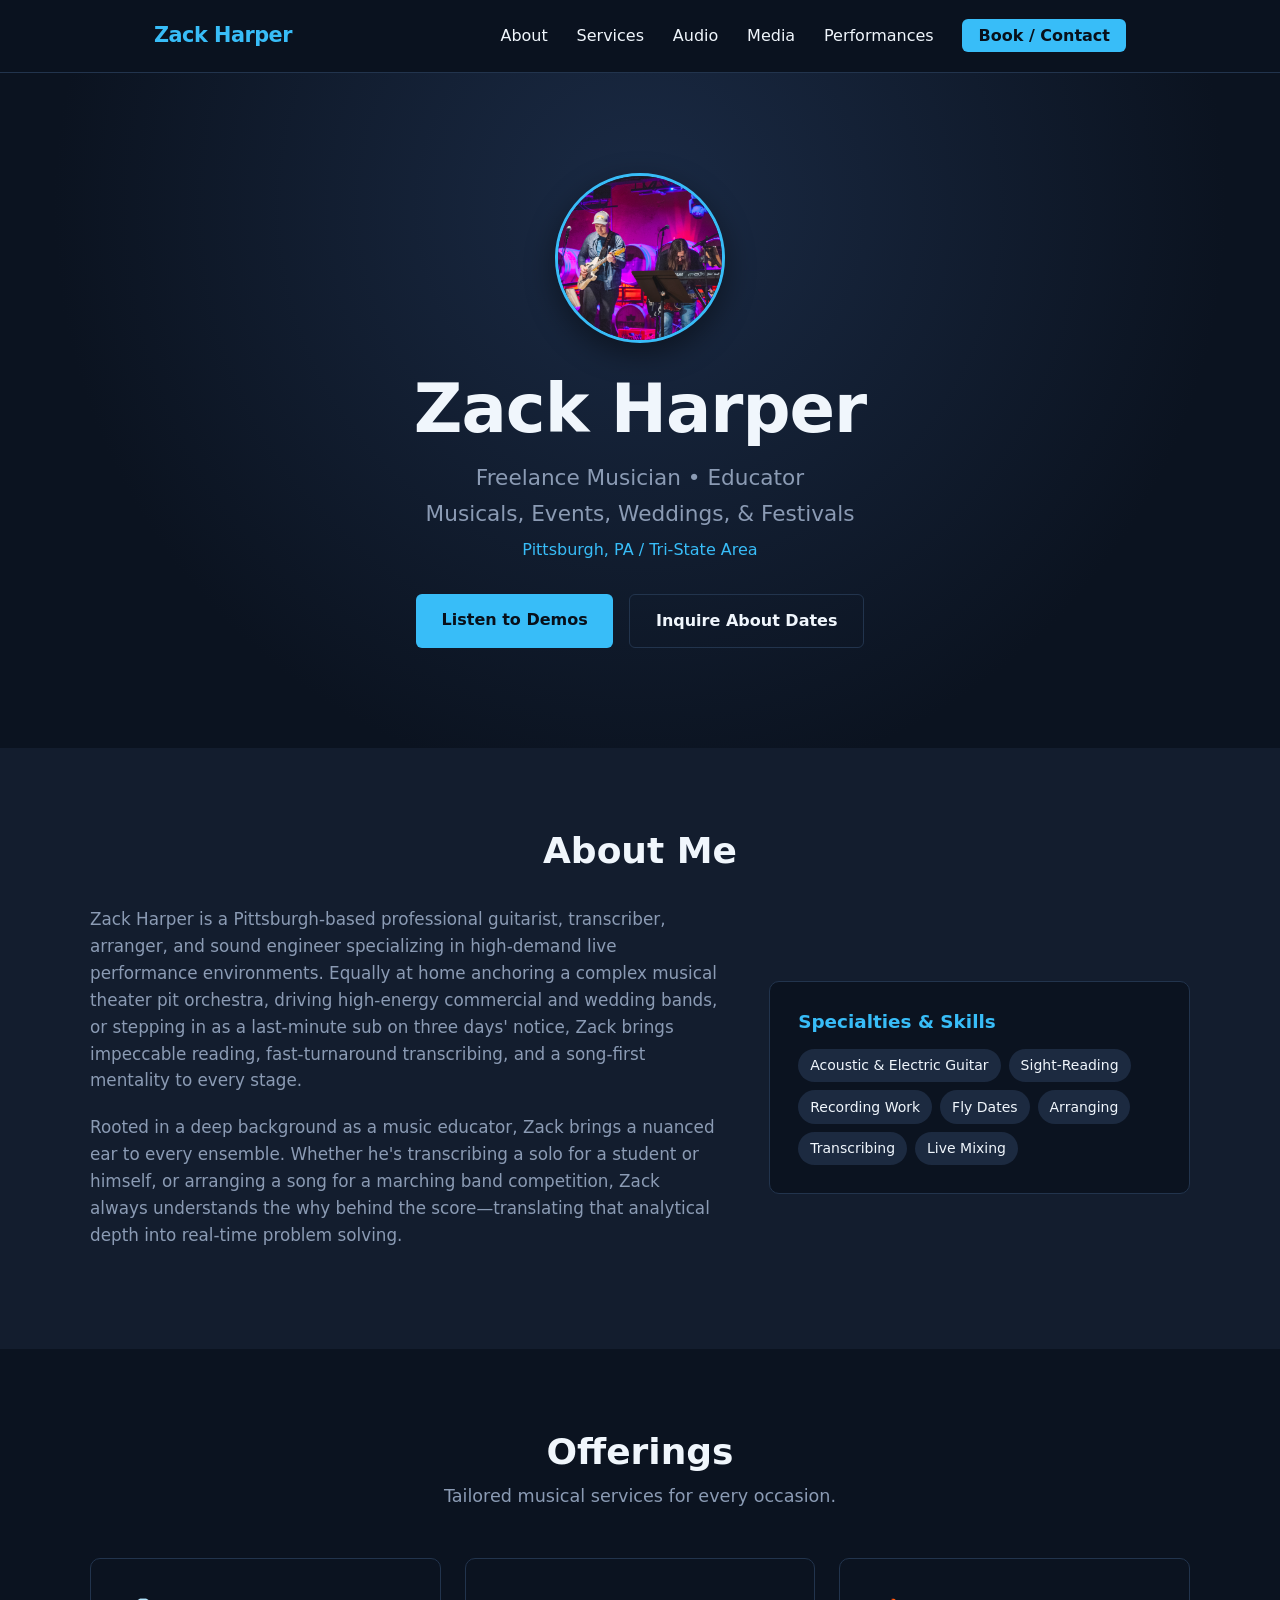
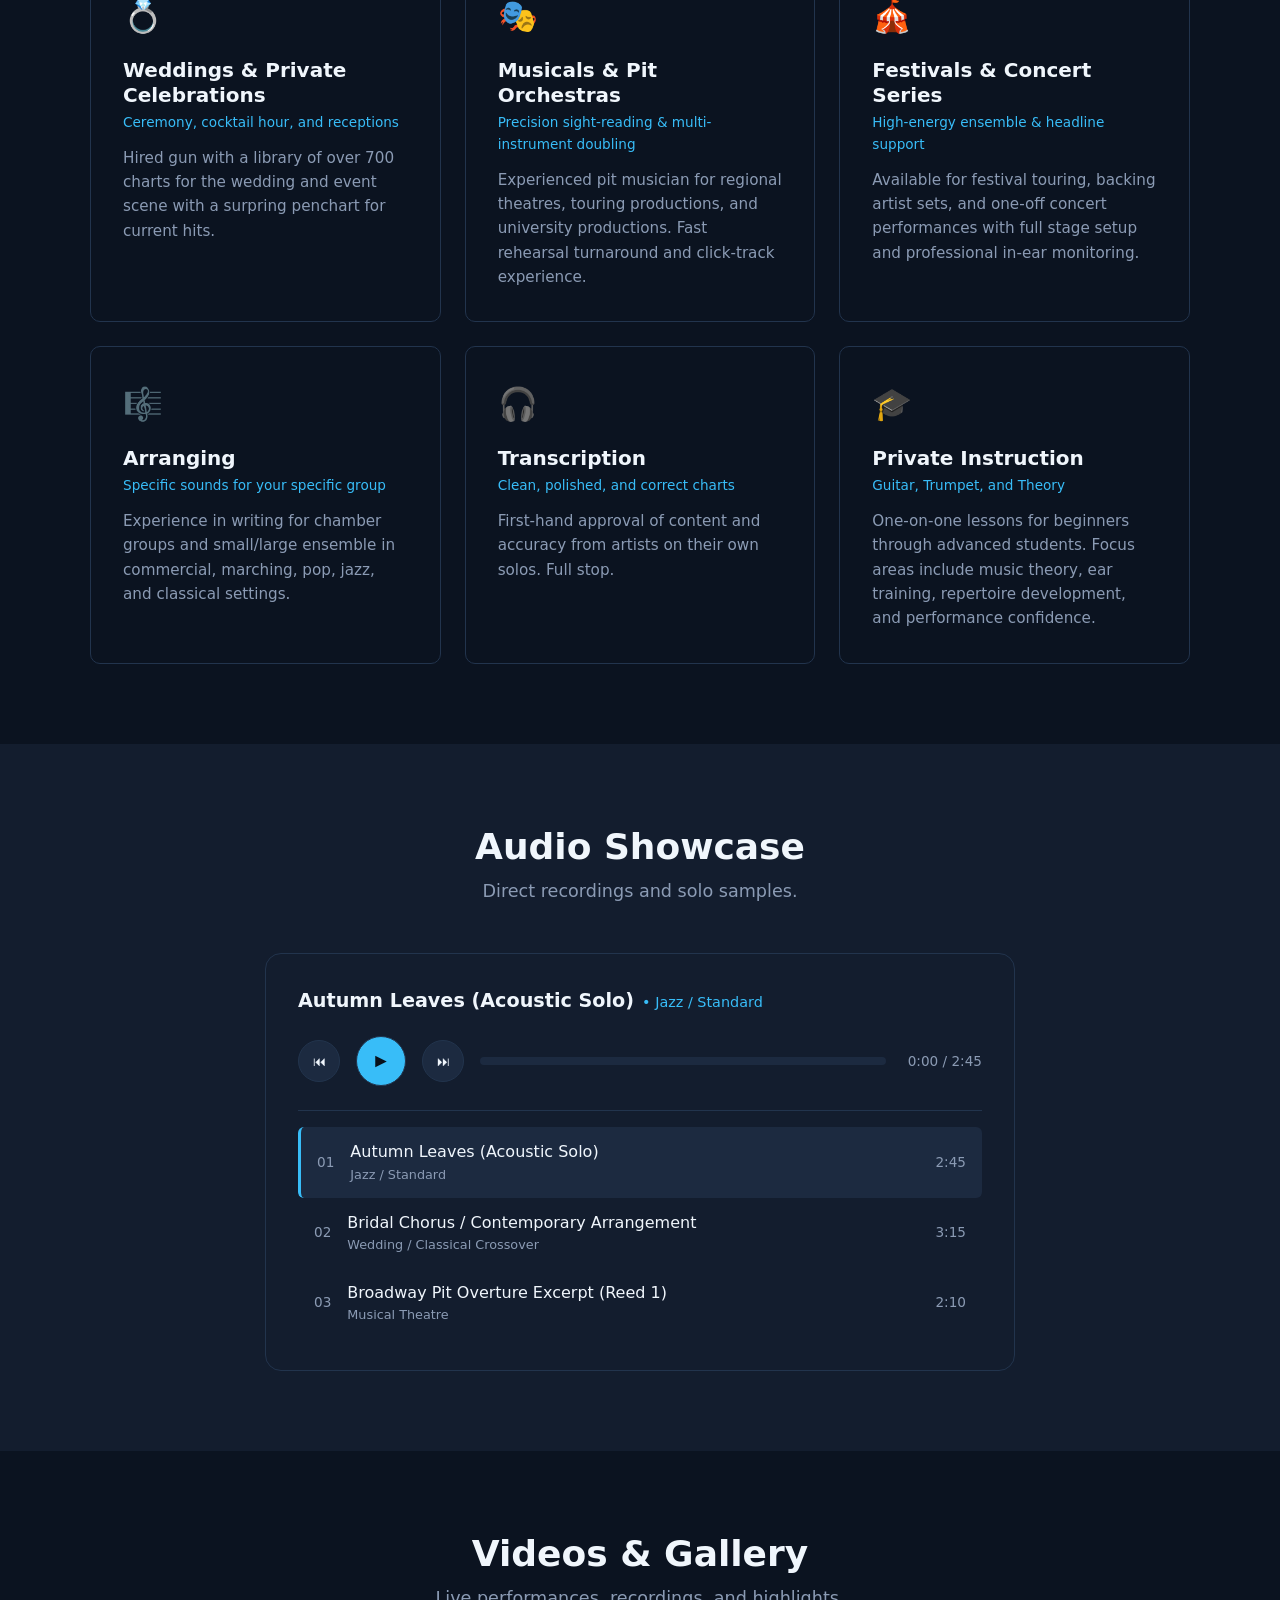
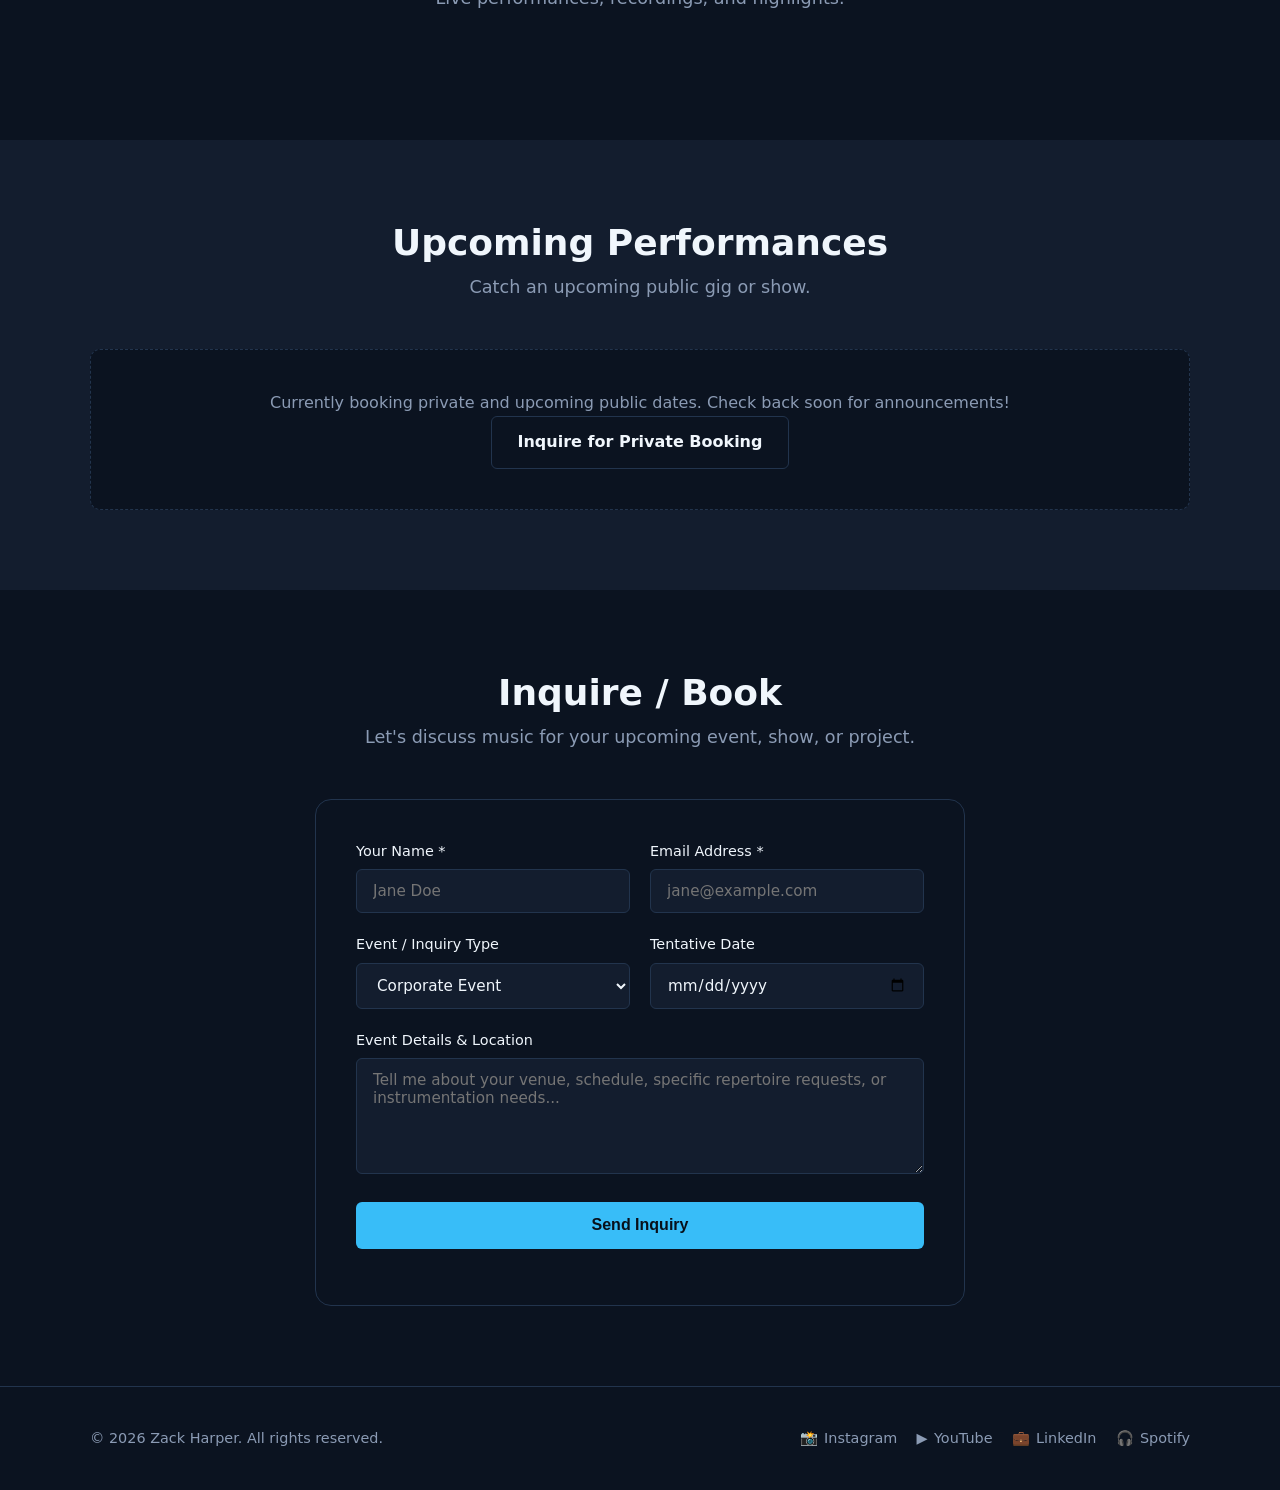
==== commit f56920e6: "Trying to get around instagram/CORS issue" ====
--- a/index.html
+++ b/index.html
@@ -18,6 +18,7 @@
 	<link rel="stylesheet" href="css/variables.css" />
 	<link rel="stylesheet" href="css/base.css" />
 	<link rel="stylesheet" href="css/components.css" />
+	<script async src="https://www.instagram.com/embed.js"></script>
 </head>
 <body>
 	<!-- =========================================================================
